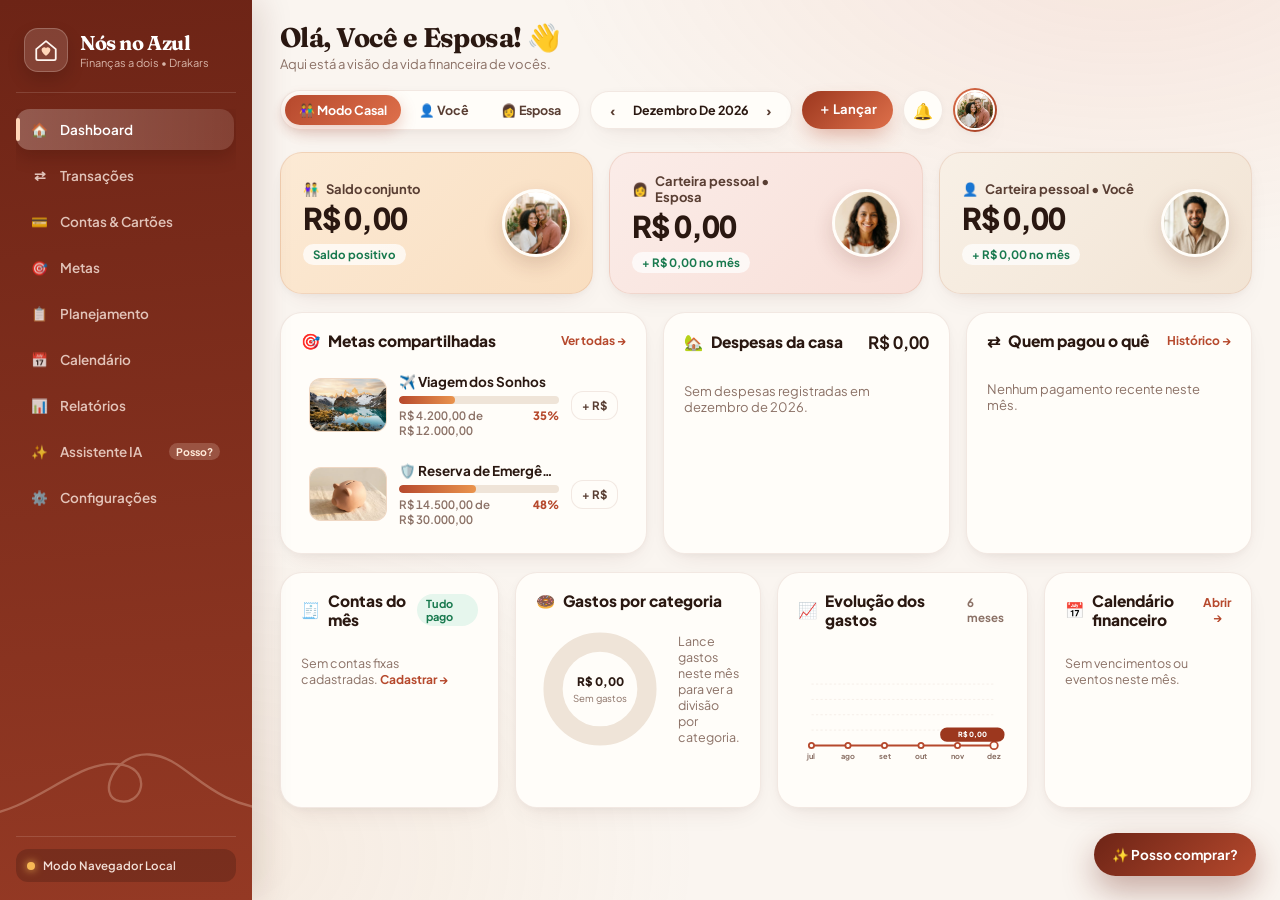
==== financeiro.html @ 2c59b665 "Add standalone Nos no Azul couple finance app with custom photos and AI advisor" ====
<!doctype html>
<html lang="pt-BR">
<head>
  <meta charset="utf-8" />
  <meta name="viewport" content="width=device-width,initial-scale=1,viewport-fit=cover" />
  <meta name="theme-color" content="#7B2C1B" />
  <title>Nós no Azul • Financeiro do Casal</title>
  <link rel="icon" type="image/svg+xml" href="./icon.svg" />
  <link rel="preconnect" href="https://fonts.googleapis.com" />
  <link rel="preconnect" href="https://fonts.gstatic.com" crossorigin />
  <link
    href="https://fonts.googleapis.com/css2?family=Fraunces:opsz,wght@9..144,600;9..144,700&family=Plus+Jakarta+Sans:wght@400;500;600;700;800&display=swap"
    rel="stylesheet"
  />
  <link rel="stylesheet" href="./financeiro.css" />
</head>
<body>
  <canvas id="confettiCanvas"></canvas>

  <div class="app-shell">
    <!-- Left Terracotta Sidebar -->
    <aside id="sidebar" class="sidebar">
      <div class="brand-box">
        <div class="brand-logo" aria-hidden="true">
          <svg width="26" height="26" viewBox="0 0 32 32" fill="none">
            <path
              d="M4 15L16 5L28 15V26.5C28 27.6 27.1 28.5 26 28.5H6C4.9 28.5 4 27.6 4 26.5V15Z"
              stroke="#FFF6F0"
              stroke-width="2.2"
              stroke-linejoin="round"
            />
            <path
              d="M16 23.2C16 23.2 10.6 19.6 10.6 15.8C10.6 13.9 12.1 12.5 13.9 12.5C14.9 12.5 15.6 13 16 13.7C16.4 13 17.1 12.5 18.1 12.5C19.9 12.5 21.4 13.9 21.4 15.8C21.4 19.6 16 23.2 16 23.2Z"
              fill="#FFD6B8"
            />
          </svg>
        </div>
        <div>
          <div id="brandTitle" class="brand-name">Nós no Azul</div>
          <div class="brand-sub">Finanças a dois • Drakars</div>
        </div>
      </div>

      <nav id="navList" class="nav-list">
        <button type="button" class="nav-btn active" data-tab="dashboard">
          <span class="nav-icon">🏠</span><span>Dashboard</span>
        </button>
        <button type="button" class="nav-btn" data-tab="transactions">
          <span class="nav-icon">⇄</span><span>Transações</span>
        </button>
        <button type="button" class="nav-btn" data-tab="accounts">
          <span class="nav-icon">💳</span><span>Contas &amp; Cartões</span>
        </button>
        <button type="button" class="nav-btn" data-tab="goals">
          <span class="nav-icon">🎯</span><span>Metas</span>
        </button>
        <button type="button" class="nav-btn" data-tab="planning">
          <span class="nav-icon">📋</span><span>Planejamento</span>
        </button>
        <button type="button" class="nav-btn" data-tab="calendar">
          <span class="nav-icon">📅</span><span>Calendário</span>
        </button>
        <button type="button" class="nav-btn" data-tab="reports">
          <span class="nav-icon">📊</span><span>Relatórios</span>
        </button>
        <button type="button" class="nav-btn" data-tab="assistant">
          <span class="nav-icon">✨</span><span>Assistente IA</span>
          <span class="nav-pill">Posso?</span>
        </button>
        <button type="button" class="nav-btn" data-tab="settings">
          <span class="nav-icon">⚙️</span><span>Configurações</span>
        </button>
      </nav>

      <!-- Decorative warm heart-wave line -->
      <svg class="sidebar-flourish" viewBox="0 0 260 110" fill="none" aria-hidden="true">
        <path
          d="M-10 82 C 45 78, 86 24, 128 34 C 154 40, 146 72, 124 68 C 102 64, 118 22, 152 24 C 188 26, 204 72, 270 76"
          stroke="#FFE1CC"
          stroke-width="2.2"
          stroke-linecap="round"
        />
      </svg>

      <div class="sidebar-footer">
        <div id="syncBadge" class="sync-badge">
          <span id="syncDot" class="sync-dot"></span>
          <span id="syncText">Conectando...</span>
        </div>
      </div>
    </aside>

    <!-- Main Content Area -->
    <main class="main-area">
      <header class="topbar">
        <div class="topbar-left">
          <button type="button" id="mobileMenuBtn" class="mobile-menu-btn" aria-label="Menu">☰</button>
          <div>
            <h1 id="greetingTitle" class="greeting-title">Olá! 👋</h1>
            <p class="greeting-sub">Aqui está a visão da vida financeira de vocês.</p>
          </div>
        </div>

        <div class="topbar-right">
          <div class="mode-switch" role="tablist" aria-label="Visão">
            <button type="button" class="mode-chip active" data-scope="casal">👫 Modo Casal</button>
            <button type="button" class="mode-chip" data-scope="eu" id="scopeHisBtn">👤 Ele</button>
            <button type="button" class="mode-chip" data-scope="esposa" id="scopeHerBtn">👩 Ela</button>
          </div>

          <div class="month-nav">
            <button type="button" id="prevMonthBtn" class="month-arrow" aria-label="Mês anterior">‹</button>
            <span id="monthLabel" class="month-text">Nov 2026</span>
            <button type="button" id="nextMonthBtn" class="month-arrow" aria-label="Próximo mês">›</button>
          </div>

          <button type="button" id="newTxTopBtn" class="btn-primary">＋ Lançar</button>

          <button type="button" id="notifBellBtn" class="icon-circle-btn" aria-label="Alertas">
            🔔
            <span id="notifCount" class="bell-badge hidden">0</span>
          </button>

          <button
            type="button"
            id="coupleAvatarBtn"
            class="couple-avatar-btn"
            title="Clique para editar nomes e fotos do casal"
          >
            <img id="coupleAvatarImg" src="./assets/finance/avatar-casal.jpg" alt="Casal" />
          </button>
        </div>
      </header>

      <section id="viewRoot"></section>
    </main>
  </div>

  <!-- Notification Popover -->
  <div id="notifPopover" class="notif-popover hidden"></div>

  <!-- Floating AI Advisor Orb -->
  <button type="button" id="advisorFab" class="advisor-fab">
    <span>✨ Posso comprar?</span>
  </button>

  <!-- Slide-over AI Advisor Drawer -->
  <aside id="advisorDrawer" class="advisor-drawer hidden" aria-label="Assistente Financeiro">
    <div
      style="padding:18px 20px;background:linear-gradient(135deg,#6D2416,#9E3B23);color:#FFF8F3;display:flex;align-items:center;justify-content:space-between"
    >
      <div>
        <div style="font-weight:800;font-size:16px">✨ Consultor Nós no Azul</div>
        <div style="font-size:12px;opacity:.82">Simule compras e pergunte se aperta o mês</div>
      </div>
      <button
        type="button"
        id="closeAdvisorBtn"
        style="width:32px;height:32px;border-radius:999px;background:rgba(255,255,255,.16);color:#FFF;font-weight:800"
      >
        ✕
      </button>
    </div>
    <div id="drawerBody" style="flex:1;overflow-y:auto;padding:16px;display:flex;flex-direction:column;gap:12px"></div>
  </aside>

  <!-- Modal & Toast Containers -->
  <div id="modalRoot"></div>
  <div id="toastWrap" class="toast-wrap"></div>

  <script src="./financeiro.js" defer></script>
</body>
</html>
---- financeiro.css ----
:root {
  --bg-cream: #FAF5F0;
  --bg-cream-2: #F4ECE3;
  --bg-card: #FFFDF9;
  --bg-card-soft: #FDF8F2;
  --sidebar-top: #6D2416;
  --sidebar-bot: #943924;
  --terracotta: #B6492D;
  --terracotta-strong: #9C371E;
  --coral-warm: #DE704B;
  --peach-tint: #FCEAD6;
  --rose-tint: #FBE9E7;
  --sand-tint: #F6EFE6;
  --ink: #2A1811;
  --ink-soft: #593E33;
  --muted: #8B7166;
  --border: rgba(138, 66, 44, 0.11);
  --shadow-card: 0 10px 28px -12px rgba(72, 28, 14, 0.12), 0 2px 8px rgba(72, 28, 14, 0.04);
  --shadow-hover: 0 18px 36px -14px rgba(109, 36, 22, 0.2), 0 4px 12px rgba(72, 28, 14, 0.06);
  --green: #18794E;
  --green-bg: #E6F6ED;
  --amber: #B76E11;
  --amber-bg: #FEF3DF;
  --red: #C6362C;
  --red-bg: #FDECEA;
  --radius-xl: 22px;
  --radius-lg: 16px;
  --radius-md: 12px;
  --spring: cubic-bezier(0.22, 1.15, 0.36, 1);
}

* {
  box-sizing: border-box;
  margin: 0;
  padding: 0;
}

html,
body {
  min-height: 100%;
  background: var(--bg-cream);
  color: var(--ink);
  font-family: 'Plus Jakarta Sans', -apple-system, BlinkMacSystemFont, 'Segoe UI', Roboto, sans-serif;
  -webkit-font-smoothing: antialiased;
  overflow-x: hidden;
}

body::before {
  content: '';
  position: fixed;
  inset: 0;
  pointer-events: none;
  z-index: 0;
  background:
    radial-gradient(900px 520px at 88% -8%, rgba(222, 112, 75, 0.12), transparent 65%),
    radial-gradient(720px 540px at 18% 95%, rgba(214, 158, 92, 0.1), transparent 65%);
}

button,
input,
select,
textarea {
  font-family: inherit;
  color: inherit;
}

button {
  cursor: pointer;
  border: none;
  background: transparent;
  transition: transform 180ms var(--spring), background-color 180ms ease, box-shadow 200ms ease, opacity 160ms ease;
}

button:active {
  transform: scale(0.97);
}

.num {
  font-variant-numeric: tabular-nums;
}

.serif-display {
  font-family: 'Fraunces', Georgia, serif;
}

/* App Shell */
.app-shell {
  position: relative;
  z-index: 1;
  display: grid;
  grid-template-columns: 252px minmax(0, 1fr);
  min-height: 100vh;
}

/* Terracotta Sidebar */
.sidebar {
  position: sticky;
  top: 0;
  height: 100vh;
  display: flex;
  flex-direction: column;
  padding: 24px 16px 18px;
  background: linear-gradient(175deg, var(--sidebar-top) 0%, var(--sidebar-bot) 100%);
  color: #FFF7F2;
  box-shadow: 8px 0 32px rgba(72, 24, 12, 0.14);
  overflow: hidden;
  z-index: 40;
}

.sidebar-flourish {
  position: absolute;
  left: -12px;
  right: -12px;
  bottom: 54px;
  pointer-events: none;
  opacity: 0.28;
}

.brand-box {
  display: flex;
  align-items: center;
  gap: 12px;
  padding: 4px 8px 20px;
  border-bottom: 1px solid rgba(255, 240, 232, 0.14);
  margin-bottom: 16px;
}

.brand-logo {
  width: 44px;
  height: 44px;
  border-radius: 14px;
  background: rgba(255, 245, 238, 0.14);
  border: 1px solid rgba(255, 245, 238, 0.22);
  display: grid;
  place-items: center;
  flex-shrink: 0;
  box-shadow: 0 8px 18px rgba(0, 0, 0, 0.14);
}

.brand-name {
  font-family: 'Fraunces', Georgia, serif;
  font-size: 20px;
  font-weight: 700;
  letter-spacing: -0.02em;
  color: #FFFFFF;
  line-height: 1.1;
}

.brand-sub {
  font-size: 11px;
  color: rgba(255, 235, 224, 0.72);
  margin-top: 2px;
}

.nav-list {
  display: flex;
  flex-direction: column;
  gap: 5px;
  flex: 1;
  overflow-y: auto;
  padding-right: 2px;
}

.nav-btn {
  position: relative;
  display: flex;
  align-items: center;
  gap: 11px;
  width: 100%;
  padding: 11px 14px;
  border-radius: 14px;
  font-size: 13.5px;
  font-weight: 600;
  color: rgba(255, 238, 229, 0.78);
  text-align: left;
  transition: all 220ms var(--spring);
}

.nav-btn:hover {
  color: #FFFFFF;
  background: rgba(255, 255, 255, 0.1);
  transform: translateX(3px);
}

.nav-btn.active {
  color: #FFFFFF;
  background: linear-gradient(90deg, rgba(255, 255, 255, 0.24), rgba(255, 255, 255, 0.12));
  box-shadow: 0 6px 18px rgba(40, 10, 4, 0.22);
}

.nav-btn.active::before {
  content: '';
  position: absolute;
  left: 0;
  top: 9px;
  bottom: 9px;
  width: 4px;
  border-radius: 4px;
  background: #FFD6B8;
}

.nav-icon {
  width: 19px;
  height: 19px;
  display: grid;
  place-items: center;
  flex-shrink: 0;
}

.nav-pill {
  margin-left: auto;
  font-size: 10.5px;
  font-weight: 700;
  padding: 2px 7px;
  border-radius: 999px;
  background: rgba(255, 230, 214, 0.2);
  color: #FFEAD9;
}

.sidebar-footer {
  position: relative;
  z-index: 2;
  margin-top: 12px;
  padding-top: 12px;
  border-top: 1px solid rgba(255, 240, 232, 0.14);
  display: flex;
  flex-direction: column;
  gap: 8px;
}

.sync-badge {
  display: flex;
  align-items: center;
  gap: 8px;
  padding: 9px 11px;
  border-radius: 12px;
  background: rgba(0, 0, 0, 0.18);
  font-size: 11.5px;
  font-weight: 600;
  color: rgba(255, 243, 236, 0.9);
}

.sync-dot {
  width: 8px;
  height: 8px;
  border-radius: 999px;
  background: #5EE393;
  box-shadow: 0 0 8px #5EE393;
  flex-shrink: 0;
}

.sync-dot.cloud {
  background: #7CC7FF;
  box-shadow: 0 0 8px #7CC7FF;
}

.sync-dot.offline {
  background: #F7B955;
  box-shadow: 0 0 8px #F7B955;
}

/* Main Workspace */
.main-area {
  display: flex;
  flex-direction: column;
  padding: 22px 28px 80px;
  max-width: 1440px;
  width: 100%;
  margin: 0 auto;
  gap: 20px;
}

/* Top Header */
.topbar {
  display: flex;
  align-items: center;
  justify-content: space-between;
  gap: 16px;
  flex-wrap: wrap;
}

.topbar-left {
  display: flex;
  align-items: center;
  gap: 12px;
}

.mobile-menu-btn {
  display: none;
  width: 40px;
  height: 40px;
  border-radius: 12px;
  background: var(--bg-card);
  border: 1px solid var(--border);
  box-shadow: var(--shadow-card);
  font-size: 18px;
}

.greeting-title {
  font-family: 'Fraunces', Georgia, serif;
  font-size: 27px;
  font-weight: 700;
  letter-spacing: -0.02em;
  color: var(--ink);
  line-height: 1.15;
}

.greeting-sub {
  font-size: 13px;
  color: var(--muted);
  margin-top: 3px;
}

.topbar-right {
  display: flex;
  align-items: center;
  gap: 10px;
  flex-wrap: wrap;
}

/* Animated 3-way Mode Switcher */
.mode-switch {
  display: inline-flex;
  align-items: center;
  gap: 4px;
  padding: 4px;
  background: var(--bg-card);
  border: 1px solid var(--border);
  border-radius: 999px;
  box-shadow: var(--shadow-card);
}

.mode-chip {
  display: inline-flex;
  align-items: center;
  gap: 6px;
  padding: 7px 14px;
  border-radius: 999px;
  font-size: 12.5px;
  font-weight: 700;
  color: var(--ink-soft);
}

.mode-chip.active {
  background: linear-gradient(135deg, var(--terracotta), var(--coral-warm));
  color: #FFFFFF;
  box-shadow: 0 6px 16px rgba(182, 73, 45, 0.28);
}

.month-nav {
  display: inline-flex;
  align-items: center;
  gap: 6px;
  padding: 4px 8px;
  background: var(--bg-card);
  border: 1px solid var(--border);
  border-radius: 999px;
  box-shadow: var(--shadow-card);
}

.month-arrow {
  width: 28px;
  height: 28px;
  border-radius: 999px;
  display: grid;
  place-items: center;
  color: var(--ink-soft);
  font-weight: 800;
}

.month-arrow:hover {
  background: var(--peach-tint);
  color: var(--terracotta-strong);
}

.month-text {
  font-size: 12.5px;
  font-weight: 700;
  min-width: 96px;
  text-align: center;
  text-transform: capitalize;
}

.btn-primary {
  display: inline-flex;
  align-items: center;
  gap: 7px;
  padding: 10px 16px;
  border-radius: 999px;
  background: linear-gradient(135deg, var(--terracotta-strong), var(--coral-warm));
  color: #FFFFFF;
  font-size: 13px;
  font-weight: 700;
  box-shadow: 0 10px 22px -6px rgba(182, 73, 45, 0.45);
}

.btn-primary:hover {
  transform: translateY(-2px);
  box-shadow: 0 14px 26px -6px rgba(182, 73, 45, 0.55);
}

.btn-secondary {
  display: inline-flex;
  align-items: center;
  gap: 6px;
  padding: 9px 14px;
  border-radius: 12px;
  background: var(--bg-card);
  border: 1px solid var(--border);
  color: var(--ink-soft);
  font-size: 12.5px;
  font-weight: 700;
}

.btn-secondary:hover {
  background: var(--peach-tint);
  color: var(--terracotta-strong);
}

.icon-circle-btn {
  position: relative;
  width: 40px;
  height: 40px;
  border-radius: 999px;
  background: var(--bg-card);
  border: 1px solid var(--border);
  box-shadow: var(--shadow-card);
  display: grid;
  place-items: center;
  font-size: 16px;
}

.bell-badge {
  position: absolute;
  top: -2px;
  right: -2px;
  min-width: 17px;
  height: 17px;
  padding: 0 4px;
  border-radius: 999px;
  background: var(--red);
  color: #FFFFFF;
  font-size: 10px;
  font-weight: 800;
  display: grid;
  place-items: center;
  border: 2px solid var(--bg-cream);
}

.couple-avatar-btn {
  position: relative;
  width: 44px;
  height: 44px;
  border-radius: 999px;
  padding: 2px;
  background: linear-gradient(135deg, var(--coral-warm), var(--terracotta-strong));
  box-shadow: var(--shadow-card);
}

.couple-avatar-btn img {
  width: 100%;
  height: 100%;
  border-radius: 999px;
  object-fit: cover;
  display: block;
  border: 2px solid #FFFDF9;
}

/* Bento Cards & Staggered Animations */
.view-enter {
  animation: viewIn 320ms var(--spring) both;
}

.card {
  background: var(--bg-card);
  border: 1px solid var(--border);
  border-radius: var(--radius-xl);
  padding: 18px 20px;
  box-shadow: var(--shadow-card);
  transition: transform 240ms var(--spring), box-shadow 240ms ease, border-color 200ms ease;
}

.card:hover {
  transform: translateY(-2px);
  box-shadow: var(--shadow-hover);
}

.anim-card {
  animation: cardEnter 460ms var(--spring) both;
}

.delay-1 { animation-delay: 40ms; }
.delay-2 { animation-delay: 90ms; }
.delay-3 { animation-delay: 140ms; }
.delay-4 { animation-delay: 190ms; }
.delay-5 { animation-delay: 240ms; }
.delay-6 { animation-delay: 290ms; }
.delay-7 { animation-delay: 340ms; }
.delay-8 { animation-delay: 390ms; }

@keyframes cardEnter {
  from {
    opacity: 0;
    transform: translateY(16px) scale(0.985);
  }
  to {
    opacity: 1;
    transform: translateY(0) scale(1);
  }
}

@keyframes viewIn {
  from {
    opacity: 0;
    transform: translateY(8px);
  }
  to {
    opacity: 1;
    transform: translateY(0);
  }
}

/* Dashboard Bento Grid */
.hero-wallets-grid {
  display: grid;
  grid-template-columns: repeat(3, minmax(0, 1fr));
  gap: 16px;
}

.wallet-card {
  position: relative;
  display: flex;
  align-items: center;
  justify-content: space-between;
  gap: 14px;
  border-radius: var(--radius-xl);
  padding: 20px 22px;
  border: 1px solid rgba(176, 86, 48, 0.14);
  box-shadow: var(--shadow-card);
  overflow: hidden;
  transition: transform 240ms var(--spring), box-shadow 240ms ease;
}

.wallet-card:hover {
  transform: translateY(-3px);
  box-shadow: var(--shadow-hover);
}

.wallet-joint {
  background: linear-gradient(135deg, #FCEAD5 0%, #F9DEC0 100%);
}

.wallet-her {
  background: linear-gradient(135deg, #FBECE8 0%, #F8DFD8 100%);
}

.wallet-his {
  background: linear-gradient(135deg, #F8F0E6 0%, #F2E4D4 100%);
}

.wallet-label {
  display: flex;
  align-items: center;
  gap: 7px;
  font-size: 13px;
  font-weight: 700;
  color: var(--ink-soft);
}

.wallet-amount {
  font-size: 30px;
  font-weight: 800;
  letter-spacing: -0.03em;
  color: var(--ink);
  margin: 6px 0 7px;
  line-height: 1.05;
}

.wallet-badge {
  display: inline-flex;
  align-items: center;
  gap: 5px;
  padding: 3px 10px;
  border-radius: 999px;
  font-size: 11.5px;
  font-weight: 700;
  background: rgba(255, 255, 255, 0.72);
  color: var(--green);
}

.wallet-badge.neg {
  color: var(--red);
}

.avatar-editable {
  position: relative;
  width: 68px;
  height: 68px;
  border-radius: 999px;
  flex-shrink: 0;
  overflow: hidden;
  border: 3px solid #FFFDF9;
  box-shadow: 0 8px 20px rgba(90, 32, 16, 0.16);
  cursor: pointer;
}

.avatar-editable img {
  width: 100%;
  height: 100%;
  object-fit: cover;
  display: block;
  transition: transform 260ms var(--spring);
}

.avatar-editable:hover img {
  transform: scale(1.08);
}

.avatar-overlay {
  position: absolute;
  inset: 0;
  background: rgba(42, 24, 17, 0.56);
  color: #FFFFFF;
  display: grid;
  place-items: center;
  font-size: 11px;
  font-weight: 700;
  opacity: 0;
  transition: opacity 180ms ease;
  text-align: center;
  padding: 4px;
}

.avatar-editable:hover .avatar-overlay {
  opacity: 1;
}

.middle-grid {
  display: grid;
  grid-template-columns: 1.25fr 1fr 1fr;
  gap: 16px;
}

.bottom-grid {
  display: grid;
  grid-template-columns: 1fr 1fr 1.15fr 0.95fr;
  gap: 16px;
}

.card-head {
  display: flex;
  align-items: center;
  justify-content: space-between;
  gap: 10px;
  margin-bottom: 14px;
}

.card-title {
  display: flex;
  align-items: center;
  gap: 8px;
  font-size: 15.5px;
  font-weight: 800;
  color: var(--ink);
}

.link-btn {
  font-size: 12px;
  font-weight: 700;
  color: var(--terracotta);
}

.link-btn:hover {
  text-decoration: underline;
}

/* Shared Goals Row */
.goal-row {
  display: flex;
  align-items: center;
  gap: 12px;
  padding: 8px;
  border-radius: 14px;
  transition: background 180ms ease;
}

.goal-row:hover {
  background: var(--bg-card-soft);
}

.goal-thumb-wrap {
  position: relative;
  width: 78px;
  height: 54px;
  border-radius: 12px;
  overflow: hidden;
  flex-shrink: 0;
  background: var(--peach-tint);
  border: 1px solid var(--border);
  cursor: pointer;
}

.goal-thumb-wrap img {
  width: 100%;
  height: 100%;
  object-fit: cover;
  display: block;
  transition: transform 280ms var(--spring);
}

.goal-row:hover .goal-thumb-wrap img {
  transform: scale(1.07);
}

.goal-info {
  flex: 1;
  min-width: 0;
}

.goal-name {
  font-size: 13.5px;
  font-weight: 700;
  color: var(--ink);
  white-space: nowrap;
  overflow: hidden;
  text-overflow: ellipsis;
}

.goal-bar-track {
  position: relative;
  height: 8px;
  background: #EFE4D8;
  border-radius: 999px;
  overflow: hidden;
  margin: 6px 0 4px;
}

.goal-bar-fill {
  position: relative;
  height: 100%;
  border-radius: 999px;
  background: linear-gradient(90deg, var(--terracotta), #EA944D);
  transition: width 700ms var(--spring);
  overflow: hidden;
}

.goal-bar-fill::after {
  content: '';
  position: absolute;
  inset: 0;
  background: linear-gradient(90deg, transparent, rgba(255, 255, 255, 0.42), transparent);
  transform: translateX(-100%);
  animation: barShimmer 2.6s infinite;
}

@keyframes barShimmer {
  0% { transform: translateX(-100%); }
  60%, 100% { transform: translateX(120%); }
}

.goal-sub {
  display: flex;
  justify-content: space-between;
  font-size: 11.5px;
  color: var(--muted);
  font-weight: 600;
}

.goal-pct {
  color: var(--terracotta);
  font-weight: 800;
}

/* Expense Breakdown & Who Paid What */
.kv-list {
  display: flex;
  flex-direction: column;
  gap: 10px;
}

.kv-row {
  display: flex;
  align-items: center;
  justify-content: space-between;
  gap: 10px;
  font-size: 13px;
  padding: 5px 0;
  border-bottom: 1px dashed rgba(138, 66, 44, 0.12);
}

.kv-row:last-child {
  border-bottom: none;
}

.feed-item {
  display: flex;
  align-items: center;
  gap: 11px;
  padding: 8px;
  border-radius: 14px;
  transition: background 180ms ease;
}

.feed-item:hover {
  background: var(--bg-card-soft);
}

.feed-avatar {
  width: 38px;
  height: 38px;
  border-radius: 999px;
  object-fit: cover;
  border: 2px solid var(--peach-tint);
  flex-shrink: 0;
}

.feed-text {
  flex: 1;
  min-width: 0;
  font-size: 12.5px;
  line-height: 1.3;
}

.feed-text strong {
  color: var(--ink);
}

.feed-amt {
  font-size: 13px;
  font-weight: 800;
  color: var(--ink);
  white-space: nowrap;
}

/* Contas Checklist */
.bill-row {
  display: flex;
  align-items: center;
  gap: 10px;
  padding: 8px 8px;
  border-radius: 12px;
  transition: background 180ms ease;
}

.bill-row:hover {
  background: var(--bg-card-soft);
}

.chk-box {
  width: 20px;
  height: 20px;
  border-radius: 7px;
  border: 2px solid #D5B8A8;
  display: grid;
  place-items: center;
  font-size: 11px;
  font-weight: 900;
  color: #FFFFFF;
  flex-shrink: 0;
  transition: all 200ms var(--spring);
}

.chk-box.done {
  background: var(--terracotta);
  border-color: var(--terracotta);
  transform: scale(1.06);
}

.pill-count {
  padding: 3px 9px;
  border-radius: 999px;
  background: var(--rose-tint);
  color: var(--terracotta-strong);
  font-size: 11px;
  font-weight: 700;
}

.pill-count.ok {
  background: var(--green-bg);
  color: var(--green);
}

/* Donut & Spline SVG Charts */
.donut-wrap {
  display: flex;
  align-items: center;
  gap: 14px;
}

.donut-svg {
  width: 128px;
  height: 128px;
  flex-shrink: 0;
  overflow: visible;
}

.donut-seg {
  transition: stroke-width 200ms var(--spring), opacity 200ms ease, transform 200ms var(--spring);
  cursor: pointer;
}

.donut-seg:hover {
  stroke-width: 24;
}

.donut-legend {
  flex: 1;
  display: flex;
  flex-direction: column;
  gap: 6px;
  min-width: 0;
}

.legend-item {
  display: flex;
  align-items: center;
  gap: 7px;
  font-size: 12px;
}

.legend-dot {
  width: 9px;
  height: 9px;
  border-radius: 999px;
  flex-shrink: 0;
}

.spline-svg {
  width: 100%;
  height: 142px;
  overflow: visible;
}

.spline-line {
  stroke-dasharray: 600;
  stroke-dashoffset: 600;
  animation: lineDraw 950ms ease-out forwards;
}

@keyframes lineDraw {
  to { stroke-dashoffset: 0; }
}

.dot-ping {
  animation: dotPing 2s infinite;
}

@keyframes dotPing {
  0%, 100% { r: 5; opacity: 0.9; }
  50% { r: 8; opacity: 0.35; }
}

/* Calendar Mini List & Grid */
.cal-mini-row {
  display: flex;
  align-items: center;
  gap: 10px;
  padding: 6px 8px;
  border-radius: 12px;
  font-size: 12.5px;
}

.cal-day-pill {
  width: 28px;
  height: 28px;
  border-radius: 9px;
  background: var(--peach-tint);
  color: var(--terracotta-strong);
  font-weight: 800;
  font-size: 12px;
  display: grid;
  place-items: center;
  flex-shrink: 0;
}

.cal-grid-7 {
  display: grid;
  grid-template-columns: repeat(7, minmax(0, 1fr));
  gap: 8px;
}

.cal-cell {
  min-height: 96px;
  padding: 8px;
  border-radius: 14px;
  background: var(--bg-card);
  border: 1px solid var(--border);
  display: flex;
  flex-direction: column;
  gap: 4px;
}

.cal-cell.today {
  border-color: var(--terracotta);
  background: #FFF7F1;
  box-shadow: 0 0 0 2px rgba(182, 73, 45, 0.14);
}

.cal-tag {
  font-size: 10.5px;
  font-weight: 700;
  padding: 2px 6px;
  border-radius: 6px;
  white-space: nowrap;
  overflow: hidden;
  text-overflow: ellipsis;
}

.cal-tag.income { background: var(--green-bg); color: var(--green); }
.cal-tag.bill { background: var(--rose-tint); color: var(--terracotta-strong); }
.cal-tag.event { background: #E9F0FE; color: #2D53A8; }

/* Full-Page Views Helpers */
.grid-2 {
  display: grid;
  grid-template-columns: repeat(2, minmax(0, 1fr));
  gap: 16px;
}

.grid-3 {
  display: grid;
  grid-template-columns: repeat(3, minmax(0, 1fr));
  gap: 16px;
}

.goal-big-card {
  padding: 0;
  overflow: hidden;
  display: flex;
  flex-direction: column;
}

.goal-hero-img {
  position: relative;
  height: 168px;
  background: var(--peach-tint);
  overflow: hidden;
}

.goal-hero-img img {
  width: 100%;
  height: 100%;
  object-fit: cover;
  transition: transform 350ms var(--spring);
}

.goal-big-card:hover .goal-hero-img img {
  transform: scale(1.05);
}

.goal-photo-chip {
  position: absolute;
  right: 12px;
  bottom: 12px;
  padding: 6px 11px;
  border-radius: 999px;
  background: rgba(34, 17, 11, 0.72);
  backdrop-filter: blur(8px);
  color: #FFFFFF;
  font-size: 11.5px;
  font-weight: 700;
}

/* Credit Card & Bank Visual */
.credit-card-visual {
  border-radius: 20px;
  padding: 20px;
  color: #FFFFFF;
  position: relative;
  overflow: hidden;
  box-shadow: 0 14px 28px -10px rgba(32, 16, 12, 0.35);
}

.bank-pill-logo {
  width: 40px;
  height: 40px;
  border-radius: 13px;
  display: grid;
  place-items: center;
  font-weight: 800;
  font-size: 12px;
  flex-shrink: 0;
}

/* Form Inputs & Tables */
.field-label {
  display: block;
  font-size: 11.5px;
  font-weight: 700;
  color: var(--ink-soft);
  margin-bottom: 5px;
}

.input {
  width: 100%;
  padding: 10px 12px;
  border-radius: 12px;
  border: 1px solid rgba(138, 66, 44, 0.2);
  background: #FFFFFF;
  font-size: 13.5px;
  color: var(--ink);
  outline: none;
  transition: border-color 180ms ease, box-shadow 180ms ease;
}

.input:focus {
  border-color: var(--terracotta);
  box-shadow: 0 0 0 3px rgba(182, 73, 45, 0.14);
}

.table-wrap {
  overflow-x: auto;
}

table.fin-table {
  width: 100%;
  border-collapse: collapse;
  font-size: 13px;
}

table.fin-table th {
  text-align: left;
  padding: 10px 10px;
  font-size: 11.5px;
  color: var(--muted);
  font-weight: 700;
  border-bottom: 1px solid var(--border);
}

table.fin-table td {
  padding: 11px 10px;
  border-bottom: 1px solid rgba(138, 66, 44, 0.06);
}

/* Advisor Verdict & Floating Assistant */
.advisor-fab {
  position: fixed;
  right: 24px;
  bottom: 24px;
  z-index: 60;
  display: inline-flex;
  align-items: center;
  gap: 10px;
  padding: 13px 18px;
  border-radius: 999px;
  background: linear-gradient(135deg, var(--sidebar-top), var(--terracotta));
  color: #FFFFFF;
  font-size: 13.5px;
  font-weight: 700;
  box-shadow: 0 14px 32px rgba(109, 36, 22, 0.36);
  animation: pulseOrb 3.2s infinite;
}

@keyframes pulseOrb {
  0%, 100% { box-shadow: 0 14px 32px rgba(109, 36, 22, 0.36), 0 0 0 0 rgba(182, 73, 45, 0.35); }
  50% { box-shadow: 0 16px 36px rgba(109, 36, 22, 0.44), 0 0 0 10px rgba(182, 73, 45, 0); }
}

.advisor-drawer {
  position: fixed;
  top: 16px;
  right: 16px;
  bottom: 16px;
  width: min(440px, calc(100vw - 32px));
  background: var(--bg-card);
  border: 1px solid var(--border);
  border-radius: 24px;
  box-shadow: 0 28px 64px rgba(42, 24, 17, 0.28);
  z-index: 80;
  display: flex;
  flex-direction: column;
  overflow: hidden;
  animation: drawerIn 280ms var(--spring) both;
}

@keyframes drawerIn {
  from { opacity: 0; transform: translateX(32px) scale(0.98); }
  to { opacity: 1; transform: translateX(0) scale(1); }
}

.verdict-box {
  border-radius: 16px;
  padding: 14px 16px;
  border: 1px solid transparent;
  animation: msgIn 280ms var(--spring) both;
}

.verdict-green { background: var(--green-bg); border-color: rgba(24, 121, 78, 0.22); color: #125839; }
.verdict-amber { background: var(--amber-bg); border-color: rgba(183, 110, 17, 0.25); color: #7C4908; }
.verdict-red { background: var(--red-bg); border-color: rgba(198, 54, 44, 0.25); color: #8B221B; }

@keyframes msgIn {
  from { opacity: 0; transform: translateY(10px); }
  to { opacity: 1; transform: translateY(0); }
}

.chat-bubble {
  padding: 11px 14px;
  border-radius: 16px;
  font-size: 13px;
  line-height: 1.48;
  max-width: 90%;
  animation: msgIn 240ms var(--spring) both;
}

.chat-bubble.user {
  align-self: flex-end;
  background: linear-gradient(135deg, var(--terracotta), var(--coral-warm));
  color: #FFFFFF;
  border-bottom-right-radius: 4px;
}

.chat-bubble.bot {
  align-self: flex-start;
  background: var(--bg-cream);
  border: 1px solid var(--border);
  color: var(--ink);
  border-bottom-left-radius: 4px;
}

/* Modal & Toast & Confetti */
.modal-backdrop {
  position: fixed;
  inset: 0;
  background: rgba(36, 18, 12, 0.45);
  backdrop-filter: blur(5px);
  z-index: 90;
  display: grid;
  place-items: center;
  padding: 16px;
}

.modal-card {
  width: min(520px, 100%);
  max-height: 90vh;
  overflow-y: auto;
  background: var(--bg-card);
  border-radius: 24px;
  padding: 22px 24px;
  box-shadow: 0 28px 64px rgba(32, 14, 8, 0.28);
  animation: cardEnter 260ms var(--spring) both;
}

.toast-wrap {
  position: fixed;
  left: 50%;
  bottom: 24px;
  transform: translateX(-50%);
  z-index: 120;
  display: flex;
  flex-direction: column;
  gap: 8px;
  pointer-events: none;
}

.toast {
  padding: 10px 18px;
  border-radius: 999px;
  background: var(--ink);
  color: #FFF7F2;
  font-size: 13px;
  font-weight: 700;
  box-shadow: 0 12px 28px rgba(0, 0, 0, 0.24);
  animation: msgIn 240ms var(--spring) both;
}

#confettiCanvas {
  position: fixed;
  inset: 0;
  pointer-events: none;
  z-index: 150;
}

.notif-popover {
  position: fixed;
  top: 76px;
  right: 28px;
  width: min(350px, calc(100vw - 32px));
  background: var(--bg-card);
  border: 1px solid var(--border);
  border-radius: 20px;
  padding: 16px;
  box-shadow: 0 22px 50px rgba(42, 24, 17, 0.22);
  z-index: 75;
  animation: msgIn 220ms var(--spring) both;
}

.hidden {
  display: none !important;
}

/* Responsive */
@media (max-width: 1220px) {
  .middle-grid { grid-template-columns: 1fr 1fr; }
  .bottom-grid { grid-template-columns: 1fr 1fr; }
}

@media (max-width: 980px) {
  .app-shell { grid-template-columns: 1fr; }
  .sidebar {
    position: fixed;
    left: 0;
    top: 0;
    width: 260px;
    transform: translateX(-105%);
    transition: transform 260ms var(--spring);
  }
  .sidebar.open { transform: translateX(0); }
  .mobile-menu-btn { display: grid; place-items: center; }
  .hero-wallets-grid, .middle-grid, .bottom-grid, .grid-2, .grid-3 { grid-template-columns: 1fr; }
  .main-area { padding: 16px 14px 86px; }
}
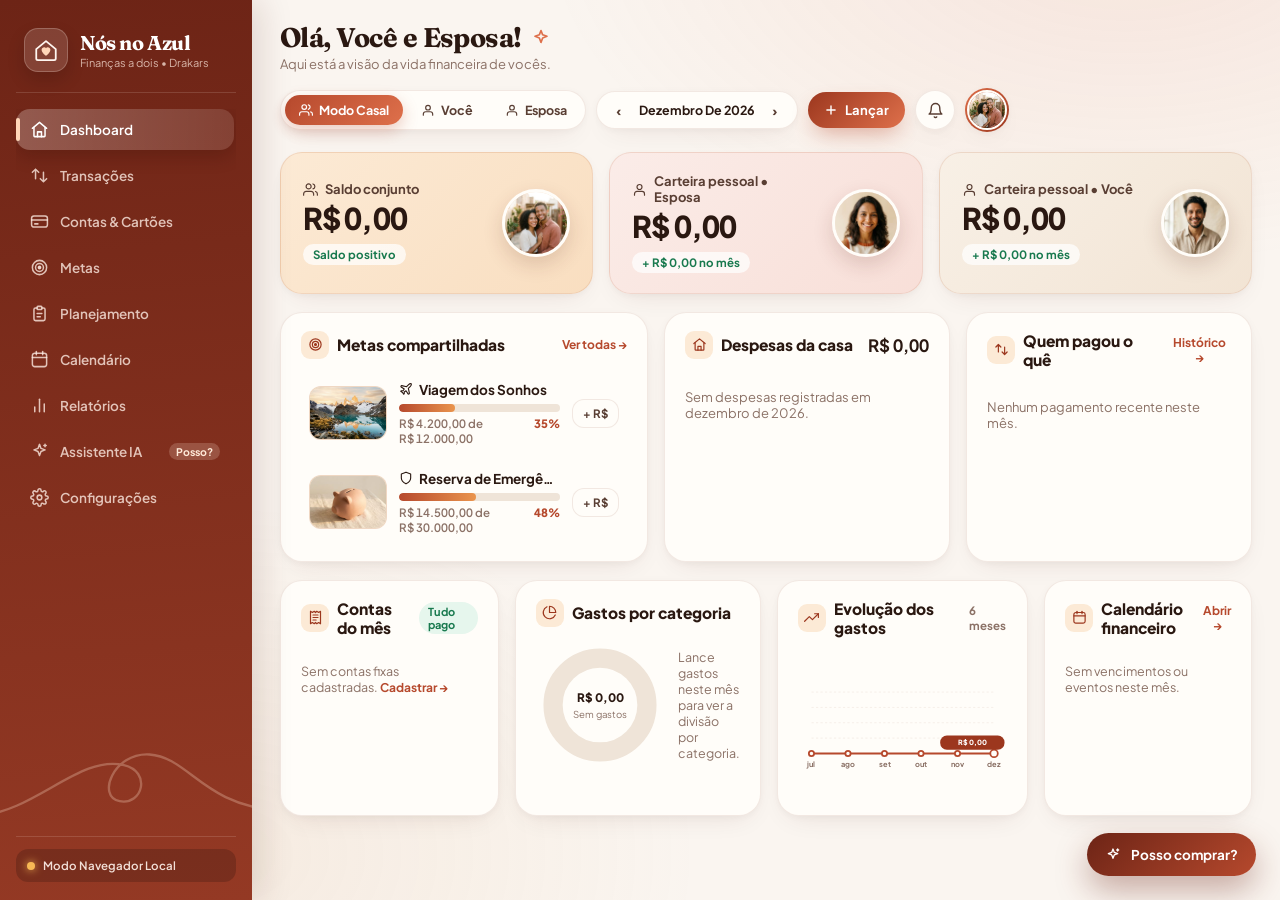
==== commit 2cc6514b: "Replace all emojis in Nos no Azul with custom editorial SVG icons" ====
--- a/financeiro.html
+++ b/financeiro.html
@@ -43,32 +43,32 @@
 
       <nav id="navList" class="nav-list">
         <button type="button" class="nav-btn active" data-tab="dashboard">
-          <span class="nav-icon">🏠</span><span>Dashboard</span>
+          <span class="nav-icon svg-ico"><svg viewBox="0 0 24 24" fill="none" stroke="currentColor" stroke-width="1.9" stroke-linecap="round" stroke-linejoin="round"><path d="M3 10.5L12 3l9 7.5"/><path d="M5 9.5V20a1 1 0 0 0 1 1h12a1 1 0 0 0 1-1V9.5"/><path d="M9.5 21v-6h5v6"/></svg></span><span>Dashboard</span>
         </button>
         <button type="button" class="nav-btn" data-tab="transactions">
-          <span class="nav-icon">⇄</span><span>Transações</span>
+          <span class="nav-icon svg-ico"><svg viewBox="0 0 24 24" fill="none" stroke="currentColor" stroke-width="1.9" stroke-linecap="round" stroke-linejoin="round"><path d="M7 16V4m0 0L3 8m4-4l4 4"/><path d="M17 8v12m0 0l4-4m-4 4l-4-4"/></svg></span><span>Transações</span>
         </button>
         <button type="button" class="nav-btn" data-tab="accounts">
-          <span class="nav-icon">💳</span><span>Contas &amp; Cartões</span>
+          <span class="nav-icon svg-ico"><svg viewBox="0 0 24 24" fill="none" stroke="currentColor" stroke-width="1.9" stroke-linecap="round" stroke-linejoin="round"><rect x="2" y="5" width="20" height="14" rx="3"/><line x1="2" y1="10" x2="22" y2="10"/><line x1="6" y1="15" x2="10" y2="15"/></svg></span><span>Contas &amp; Cartões</span>
         </button>
         <button type="button" class="nav-btn" data-tab="goals">
-          <span class="nav-icon">🎯</span><span>Metas</span>
+          <span class="nav-icon svg-ico"><svg viewBox="0 0 24 24" fill="none" stroke="currentColor" stroke-width="1.9" stroke-linecap="round" stroke-linejoin="round"><circle cx="12" cy="12" r="9"/><circle cx="12" cy="12" r="5"/><circle cx="12" cy="12" r="1.5" fill="currentColor"/></svg></span><span>Metas</span>
         </button>
         <button type="button" class="nav-btn" data-tab="planning">
-          <span class="nav-icon">📋</span><span>Planejamento</span>
+          <span class="nav-icon svg-ico"><svg viewBox="0 0 24 24" fill="none" stroke="currentColor" stroke-width="1.9" stroke-linecap="round" stroke-linejoin="round"><path d="M9 5H7a2 2 0 0 0-2 2v12a2 2 0 0 0 2 2h10a2 2 0 0 0 2-2V7a2 2 0 0 0-2-2h-2"/><rect x="9" y="3" width="6" height="4" rx="1"/><path d="M9 12h6M9 16h4"/></svg></span><span>Planejamento</span>
         </button>
         <button type="button" class="nav-btn" data-tab="calendar">
-          <span class="nav-icon">📅</span><span>Calendário</span>
+          <span class="nav-icon svg-ico"><svg viewBox="0 0 24 24" fill="none" stroke="currentColor" stroke-width="1.9" stroke-linecap="round" stroke-linejoin="round"><rect x="3" y="4" width="18" height="17" rx="3"/><line x1="8" y1="2" x2="8" y2="6"/><line x1="16" y1="2" x2="16" y2="6"/><line x1="3" y1="9.5" x2="21" y2="9.5"/></svg></span><span>Calendário</span>
         </button>
         <button type="button" class="nav-btn" data-tab="reports">
-          <span class="nav-icon">📊</span><span>Relatórios</span>
+          <span class="nav-icon svg-ico"><svg viewBox="0 0 24 24" fill="none" stroke="currentColor" stroke-width="1.9" stroke-linecap="round" stroke-linejoin="round"><line x1="18" y1="20" x2="18" y2="10"/><line x1="12" y1="20" x2="12" y2="4"/><line x1="6" y1="20" x2="6" y2="14"/></svg></span><span>Relatórios</span>
         </button>
         <button type="button" class="nav-btn" data-tab="assistant">
-          <span class="nav-icon">✨</span><span>Assistente IA</span>
+          <span class="nav-icon svg-ico"><svg viewBox="0 0 24 24" fill="none" stroke="currentColor" stroke-width="1.9" stroke-linecap="round" stroke-linejoin="round"><path d="M12 3l1.9 5.1L19 10l-5.1 1.9L12 17l-1.9-5.1L5 10l5.1-1.9Z"/><path d="M19 3v3M20.5 4.5h-3"/></svg></span><span>Assistente IA</span>
           <span class="nav-pill">Posso?</span>
         </button>
         <button type="button" class="nav-btn" data-tab="settings">
-          <span class="nav-icon">⚙️</span><span>Configurações</span>
+          <span class="nav-icon svg-ico"><svg viewBox="0 0 24 24" fill="none" stroke="currentColor" stroke-width="1.9" stroke-linecap="round" stroke-linejoin="round"><circle cx="12" cy="12" r="3"/><path d="M19.4 15a1.65 1.65 0 0 0 .33 1.82l.06.06a2 2 0 1 1-2.83 2.83l-.06-.06a1.65 1.65 0 0 0-1.82-.33 1.65 1.65 0 0 0-1 1.51V21a2 2 0 0 1-4 0v-.09A1.65 1.65 0 0 0 9 19.4a1.65 1.65 0 0 0-1.82.33l-.06.06a2 2 0 1 1-2.83-2.83l.06-.06a1.65 1.65 0 0 0 .33-1.82 1.65 1.65 0 0 0-1.51-1H3a2 2 0 0 1 0-4h.09A1.65 1.65 0 0 0 4.6 9a1.65 1.65 0 0 0-.33-1.82l-.06-.06a2 2 0 1 1 2.83-2.83l.06.06a1.65 1.65 0 0 0 1.82.33H9a1.65 1.65 0 0 0 1-1.51V3a2 2 0 0 1 4 0v.09a1.65 1.65 0 0 0 1 1.51 1.65 1.65 0 0 0 1.82-.33l.06-.06a2 2 0 1 1 2.83 2.83l-.06.06a1.65 1.65 0 0 0-.33 1.82V9a1.65 1.65 0 0 0 1.51 1H21a2 2 0 0 1 0 4h-.09a1.65 1.65 0 0 0-1.51 1Z"/></svg></span><span>Configurações</span>
         </button>
       </nav>
 
@@ -94,18 +94,34 @@
     <main class="main-area">
       <header class="topbar">
         <div class="topbar-left">
-          <button type="button" id="mobileMenuBtn" class="mobile-menu-btn" aria-label="Menu">☰</button>
+          <button type="button" id="mobileMenuBtn" class="mobile-menu-btn" aria-label="Menu">
+            <span class="svg-ico" style="width:18px;height:18px"><svg viewBox="0 0 24 24" fill="none" stroke="currentColor" stroke-width="2.2" stroke-linecap="round"><line x1="4" y1="7" x2="20" y2="7"/><line x1="4" y1="12" x2="20" y2="12"/><line x1="4" y1="17" x2="20" y2="17"/></svg></span>
+          </button>
           <div>
-            <h1 id="greetingTitle" class="greeting-title">Olá! 👋</h1>
+            <div style="display:flex;align-items:center;gap:9px">
+              <h1 id="greetingTitle" class="greeting-title">Olá!</h1>
+              <span class="svg-ico" style="width:20px;height:20px;color:var(--coral-warm)" aria-hidden="true">
+                <svg viewBox="0 0 24 24" fill="none" stroke="currentColor" stroke-width="2" stroke-linecap="round" stroke-linejoin="round"><path d="M12 3l2 5.2L19.2 10 14 12l-2 5.2L10 12 4.8 10 10 8.2Z"/></svg>
+              </span>
+            </div>
             <p class="greeting-sub">Aqui está a visão da vida financeira de vocês.</p>
           </div>
         </div>
 
         <div class="topbar-right">
           <div class="mode-switch" role="tablist" aria-label="Visão">
-            <button type="button" class="mode-chip active" data-scope="casal">👫 Modo Casal</button>
-            <button type="button" class="mode-chip" data-scope="eu" id="scopeHisBtn">👤 Ele</button>
-            <button type="button" class="mode-chip" data-scope="esposa" id="scopeHerBtn">👩 Ela</button>
+            <button type="button" class="mode-chip active" data-scope="casal">
+              <span class="svg-ico" style="width:14px;height:14px"><svg viewBox="0 0 24 24" fill="none" stroke="currentColor" stroke-width="2" stroke-linecap="round" stroke-linejoin="round"><path d="M17 21v-2a4 4 0 0 0-4-4H5a4 4 0 0 0-4 4v2"/><circle cx="9" cy="7" r="4"/><path d="M23 21v-2a4 4 0 0 0-3-3.87"/><path d="M16 3.13a4 4 0 0 1 0 7.75"/></svg></span>
+              <span>Modo Casal</span>
+            </button>
+            <button type="button" class="mode-chip" data-scope="eu" id="scopeHisBtn">
+              <span class="svg-ico" style="width:14px;height:14px"><svg viewBox="0 0 24 24" fill="none" stroke="currentColor" stroke-width="2" stroke-linecap="round" stroke-linejoin="round"><circle cx="12" cy="8" r="4"/><path d="M4 21v-2a4 4 0 0 1 4-4h8a4 4 0 0 1 4 4v2"/></svg></span>
+              <span class="scope-label">Ele</span>
+            </button>
+            <button type="button" class="mode-chip" data-scope="esposa" id="scopeHerBtn">
+              <span class="svg-ico" style="width:14px;height:14px"><svg viewBox="0 0 24 24" fill="none" stroke="currentColor" stroke-width="2" stroke-linecap="round" stroke-linejoin="round"><circle cx="12" cy="8" r="4"/><path d="M4 21v-2a4 4 0 0 1 4-4h8a4 4 0 0 1 4 4v2"/></svg></span>
+              <span class="scope-label">Ela</span>
+            </button>
           </div>
 
           <div class="month-nav">
@@ -114,10 +130,13 @@
             <button type="button" id="nextMonthBtn" class="month-arrow" aria-label="Próximo mês">›</button>
           </div>
 
-          <button type="button" id="newTxTopBtn" class="btn-primary">＋ Lançar</button>
+          <button type="button" id="newTxTopBtn" class="btn-primary">
+            <span class="svg-ico" style="width:14px;height:14px"><svg viewBox="0 0 24 24" fill="none" stroke="currentColor" stroke-width="2.4" stroke-linecap="round"><line x1="12" y1="5" x2="12" y2="19"/><line x1="5" y1="12" x2="19" y2="12"/></svg></span>
+            <span>Lançar</span>
+          </button>
 
           <button type="button" id="notifBellBtn" class="icon-circle-btn" aria-label="Alertas">
-            🔔
+            <span class="svg-ico" style="width:17px;height:17px;color:var(--ink-soft)"><svg viewBox="0 0 24 24" fill="none" stroke="currentColor" stroke-width="2" stroke-linecap="round" stroke-linejoin="round"><path d="M18 8A6 6 0 0 0 6 8c0 7-3 9-3 9h18s-3-2-3-9"/><path d="M13.73 21a2 2 0 0 1-3.46 0"/></svg></span>
             <span id="notifCount" class="bell-badge hidden">0</span>
           </button>
 
@@ -141,7 +160,8 @@
 
   <!-- Floating AI Advisor Orb -->
   <button type="button" id="advisorFab" class="advisor-fab">
-    <span>✨ Posso comprar?</span>
+    <span class="svg-ico" style="width:16px;height:16px"><svg viewBox="0 0 24 24" fill="none" stroke="currentColor" stroke-width="2" stroke-linecap="round" stroke-linejoin="round"><path d="M12 3l1.9 5.1L19 10l-5.1 1.9L12 17l-1.9-5.1L5 10l5.1-1.9Z"/><path d="M19 3v3M20.5 4.5h-3"/></svg></span>
+    <span>Posso comprar?</span>
   </button>
 
   <!-- Slide-over AI Advisor Drawer -->
@@ -150,15 +170,19 @@
       style="padding:18px 20px;background:linear-gradient(135deg,#6D2416,#9E3B23);color:#FFF8F3;display:flex;align-items:center;justify-content:space-between"
     >
       <div>
-        <div style="font-weight:800;font-size:16px">✨ Consultor Nós no Azul</div>
+        <div style="font-weight:800;font-size:16px;display:flex;align-items:center;gap:7px">
+          <span class="svg-ico" style="width:17px;height:17px"><svg viewBox="0 0 24 24" fill="none" stroke="currentColor" stroke-width="2" stroke-linecap="round" stroke-linejoin="round"><path d="M12 3l1.9 5.1L19 10l-5.1 1.9L12 17l-1.9-5.1L5 10l5.1-1.9Z"/></svg></span>
+          <span>Consultor Nós no Azul</span>
+        </div>
         <div style="font-size:12px;opacity:.82">Simule compras e pergunte se aperta o mês</div>
       </div>
       <button
         type="button"
         id="closeAdvisorBtn"
-        style="width:32px;height:32px;border-radius:999px;background:rgba(255,255,255,.16);color:#FFF;font-weight:800"
+        style="width:32px;height:32px;border-radius:999px;background:rgba(255,255,255,.16);color:#FFF;display:grid;place-items:center"
+        aria-label="Fechar"
       >
-        ✕
+        <span class="svg-ico" style="width:16px;height:16px"><svg viewBox="0 0 24 24" fill="none" stroke="currentColor" stroke-width="2.2" stroke-linecap="round"><line x1="18" y1="6" x2="6" y2="18"/><line x1="6" y1="6" x2="18" y2="18"/></svg></span>
       </button>
     </div>
     <div id="drawerBody" style="flex:1;overflow-y:auto;padding:16px;display:flex;flex-direction:column;gap:12px"></div>
--- a/financeiro.css
+++ b/financeiro.css
@@ -1289,6 +1289,50 @@
   display: none !important;
 }
 
+.svg-ico {
+  display: inline-flex;
+  align-items: center;
+  justify-content: center;
+  flex-shrink: 0;
+  line-height: 1;
+}
+
+.svg-ico svg {
+  width: 100%;
+  height: 100%;
+  display: block;
+}
+
+.icon-badge {
+  width: 28px;
+  height: 28px;
+  border-radius: 9px;
+  background: var(--peach-tint);
+  color: var(--terracotta-strong);
+  display: inline-flex;
+  align-items: center;
+  justify-content: center;
+  flex-shrink: 0;
+}
+
+.icon-badge svg {
+  width: 15px;
+  height: 15px;
+}
+
+.status-dot-verdict {
+  display: inline-block;
+  width: 9px;
+  height: 9px;
+  border-radius: 999px;
+  margin-right: 6px;
+  vertical-align: middle;
+}
+
+.verdict-green .status-dot-verdict { background: var(--green); box-shadow: 0 0 8px rgba(24, 121, 78, 0.45); }
+.verdict-amber .status-dot-verdict { background: var(--amber); box-shadow: 0 0 8px rgba(183, 110, 17, 0.45); }
+.verdict-red .status-dot-verdict { background: var(--red); box-shadow: 0 0 8px rgba(198, 54, 44, 0.45); }
+
 /* Responsive */
 @media (max-width: 1220px) {
   .middle-grid { grid-template-columns: 1fr 1fr; }
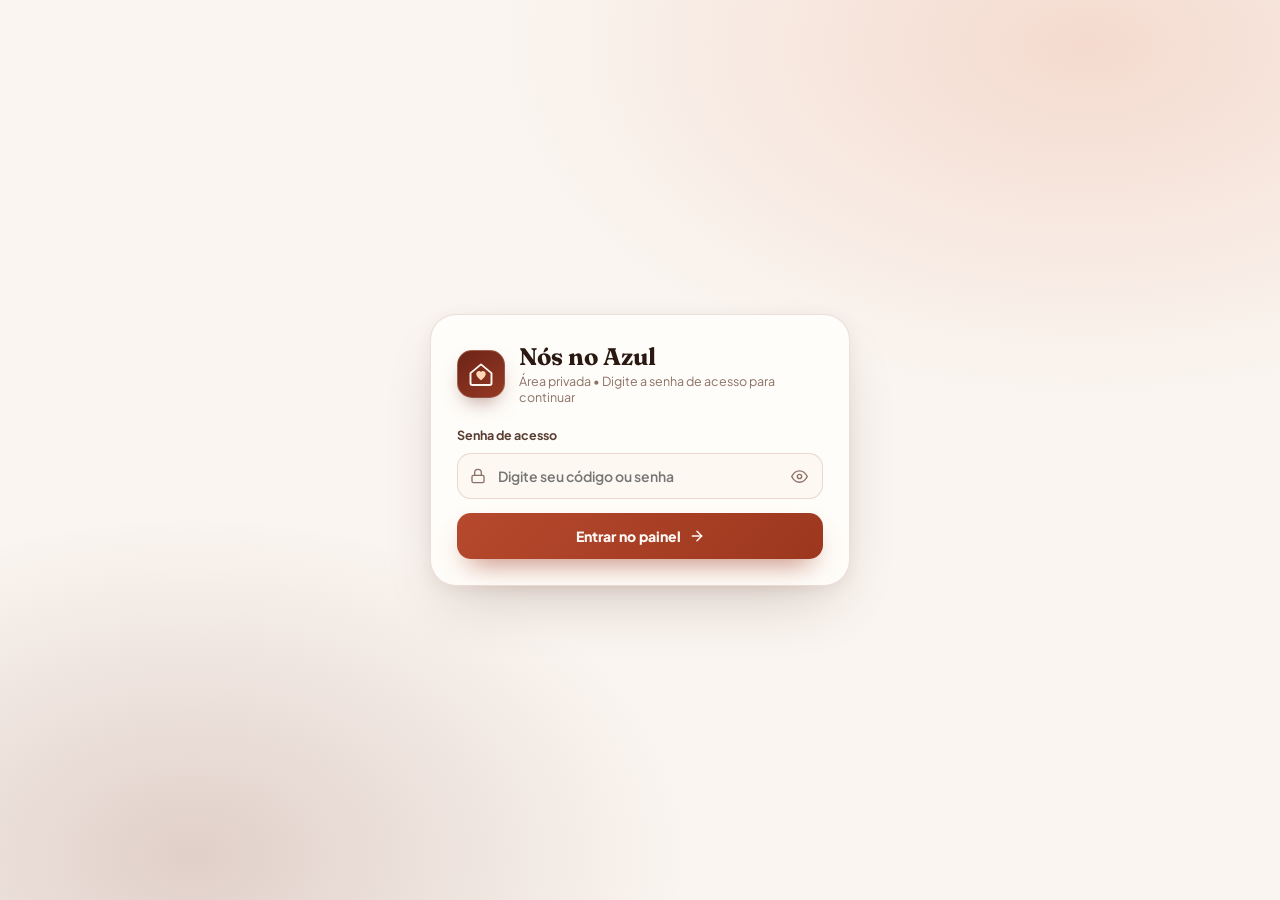
==== commit 6fe54743: "fix: preserve pairing hash on iPhone PWA, separate Nos no Azul 2-tap, make mobile finance mirror rea" ====
--- a/financeiro.html
+++ b/financeiro.html
@@ -1,4 +1,4 @@
-<!doctype html>
+﻿<!doctype html>
 <html lang="pt-BR">
 <head>
   <meta charset="utf-8" />
@@ -12,12 +12,72 @@
     href="https://fonts.googleapis.com/css2?family=Fraunces:opsz,wght@9..144,600;9..144,700&family=Plus+Jakarta+Sans:wght@400;500;600;700;800&display=swap"
     rel="stylesheet"
   />
+  <link rel="manifest" href="./manifest-azul.json" />
   <link rel="stylesheet" href="./financeiro.css" />
 </head>
 <body>
   <canvas id="confettiCanvas"></canvas>
 
-  <div class="app-shell">
+  <!-- Access Password Gate -->
+  <section id="authGate" class="auth-gate" aria-label="Acesso protegido">
+    <div id="authCard" class="auth-card">
+      <div class="auth-brand">
+        <div class="brand-logo" aria-hidden="true">
+          <svg width="28" height="28" viewBox="0 0 32 32" fill="none">
+            <path
+              d="M4 15L16 5L28 15V26.5C28 27.6 27.1 28.5 26 28.5H6C4.9 28.5 4 27.6 4 26.5V15Z"
+              stroke="#FFF6F0"
+              stroke-width="2.2"
+              stroke-linejoin="round"
+            />
+            <path
+              d="M16 23.2C16 23.2 10.6 19.6 10.6 15.8C10.6 13.9 12.1 12.5 13.9 12.5C14.9 12.5 15.6 13 16 13.7C16.4 13 17.1 12.5 18.1 12.5C19.9 12.5 21.4 13.9 21.4 15.8C21.4 19.6 16 23.2 16 23.2Z"
+              fill="#FFD6B8"
+            />
+          </svg>
+        </div>
+        <div>
+          <h2 class="auth-title">Nós no Azul</h2>
+          <p class="auth-subtitle">Área privada • Digite a senha de acesso para continuar</p>
+        </div>
+      </div>
+
+      <form id="authForm" class="auth-form">
+        <label for="authPasswordInput" class="auth-label">Senha de acesso</label>
+        <div class="auth-input-wrap">
+          <span class="auth-lock-ico" aria-hidden="true">
+            <svg viewBox="0 0 24 24" fill="none" stroke="currentColor" stroke-width="2" stroke-linecap="round" stroke-linejoin="round"><rect x="3" y="11" width="18" height="11" rx="2"/><path d="M7 11V7a5 5 0 0 1 10 0v4"/></svg>
+          </span>
+          <input
+            type="password"
+            id="authPasswordInput"
+            class="auth-input"
+            placeholder="Digite seu código ou senha"
+            autocomplete="current-password"
+            required
+          />
+          <button
+            type="button"
+            id="authToggleEye"
+            class="auth-eye-btn"
+            aria-label="Mostrar ou ocultar senha"
+            title="Mostrar/ocultar senha"
+          >
+            <svg id="authEyeOpen" viewBox="0 0 24 24" fill="none" stroke="currentColor" stroke-width="2" stroke-linecap="round" stroke-linejoin="round"><path d="M1 12s4-8 11-8 11 8 11 8-4 8-11 8-11-8-11-8z"/><circle cx="12" cy="12" r="3"/></svg>
+          </button>
+        </div>
+
+        <p id="authError" class="auth-error hidden" role="alert"></p>
+
+        <button type="submit" id="authSubmitBtn" class="auth-submit-btn">
+          <span>Entrar no painel</span>
+          <svg viewBox="0 0 24 24" fill="none" stroke="currentColor" stroke-width="2.2" stroke-linecap="round" stroke-linejoin="round"><line x1="5" y1="12" x2="19" y2="12"/><polyline points="12 5 19 12 12 19"/></svg>
+        </button>
+      </form>
+    </div>
+  </section>
+
+  <div class="app-shell auth-locked">
     <!-- Left Terracotta Sidebar -->
     <aside id="sidebar" class="sidebar">
       <div class="brand-box">
@@ -37,7 +97,7 @@
         </div>
         <div>
           <div id="brandTitle" class="brand-name">Nós no Azul</div>
-          <div class="brand-sub">Finanças a dois • Drakars</div>
+          <div class="brand-sub">Finanças a dois</div>
         </div>
       </div>
 
@@ -87,6 +147,10 @@
           <span id="syncDot" class="sync-dot"></span>
           <span id="syncText">Conectando...</span>
         </div>
+        <button type="button" id="lockAppBtn" class="lock-btn" title="Bloquear e sair da sessão">
+          <span class="svg-ico" style="width:14px;height:14px"><svg viewBox="0 0 24 24" fill="none" stroke="currentColor" stroke-width="2" stroke-linecap="round" stroke-linejoin="round"><rect x="3" y="11" width="18" height="11" rx="2"/><path d="M7 11V7a5 5 0 0 1 10 0v4"/></svg></span>
+          <span>Bloquear</span>
+        </button>
       </div>
     </aside>
 
--- a/financeiro.css
+++ b/financeiro.css
@@ -1354,3 +1354,228 @@
   .hero-wallets-grid, .middle-grid, .bottom-grid, .grid-2, .grid-3 { grid-template-columns: 1fr; }
   .main-area { padding: 16px 14px 86px; }
 }
+
+/* Access Password Gate */
+.app-shell.auth-locked {
+  display: none !important;
+}
+
+.auth-gate {
+  position: fixed;
+  inset: 0;
+  z-index: 90;
+  display: flex;
+  align-items: center;
+  justify-content: center;
+  padding: 20px;
+  background:
+    radial-gradient(900px 540px at 85% 5%, rgba(222, 112, 75, 0.2), transparent 65%),
+    radial-gradient(760px 520px at 15% 95%, rgba(109, 36, 22, 0.18), transparent 65%),
+    var(--bg-cream);
+}
+
+.auth-gate.hidden {
+  display: none !important;
+}
+
+.auth-card {
+  width: 100%;
+  max-width: 420px;
+  background: var(--bg-card);
+  border: 1px solid rgba(138, 66, 44, 0.16);
+  border-radius: 26px;
+  padding: 28px 26px 26px;
+  box-shadow: 0 28px 64px -22px rgba(72, 28, 14, 0.24), 0 4px 18px rgba(72, 28, 14, 0.06);
+  animation: authCardIn 320ms var(--spring);
+}
+
+@keyframes authCardIn {
+  from {
+    opacity: 0;
+    transform: translateY(14px) scale(0.97);
+  }
+  to {
+    opacity: 1;
+    transform: translateY(0) scale(1);
+  }
+}
+
+.auth-card.auth-shake {
+  animation: authShake 380ms ease-in-out;
+}
+
+@keyframes authShake {
+  0%, 100% { transform: translateX(0); }
+  20% { transform: translateX(-8px); }
+  45% { transform: translateX(8px); }
+  70% { transform: translateX(-5px); }
+  85% { transform: translateX(4px); }
+}
+
+.auth-brand {
+  display: flex;
+  align-items: center;
+  gap: 14px;
+  margin-bottom: 22px;
+}
+
+.auth-brand .brand-logo {
+  width: 48px;
+  height: 48px;
+  border-radius: 15px;
+  background: linear-gradient(145deg, var(--sidebar-top), var(--sidebar-bot));
+  display: grid;
+  place-items: center;
+  flex-shrink: 0;
+  box-shadow: 0 10px 22px -10px rgba(109, 36, 22, 0.65);
+}
+
+.auth-title {
+  font-family: 'Fraunces', Georgia, serif;
+  font-size: 24px;
+  font-weight: 700;
+  color: var(--ink);
+  line-height: 1.15;
+}
+
+.auth-subtitle {
+  font-size: 12.5px;
+  color: var(--muted);
+  margin-top: 3px;
+}
+
+.auth-form {
+  display: flex;
+  flex-direction: column;
+  gap: 10px;
+}
+
+.auth-label {
+  font-size: 12.5px;
+  font-weight: 700;
+  color: var(--ink-soft);
+}
+
+.auth-input-wrap {
+  position: relative;
+  display: flex;
+  align-items: center;
+}
+
+.auth-lock-ico {
+  position: absolute;
+  left: 13px;
+  width: 16px;
+  height: 16px;
+  color: var(--muted);
+  display: inline-flex;
+  pointer-events: none;
+}
+
+.auth-lock-ico svg {
+  width: 16px;
+  height: 16px;
+}
+
+.auth-input {
+  width: 100%;
+  height: 46px;
+  padding: 0 44px 0 40px;
+  border-radius: 14px;
+  border: 1.5px solid rgba(138, 66, 44, 0.18);
+  background: var(--bg-card-soft);
+  font-size: 14px;
+  font-weight: 600;
+  color: var(--ink);
+  outline: none;
+  transition: border-color 180ms ease, box-shadow 180ms ease, background 180ms ease;
+}
+
+.auth-input:focus {
+  border-color: var(--terracotta);
+  background: #ffffff;
+  box-shadow: 0 0 0 3px rgba(182, 73, 45, 0.14);
+}
+
+.auth-eye-btn {
+  position: absolute;
+  right: 8px;
+  width: 32px;
+  height: 32px;
+  border-radius: 10px;
+  display: grid;
+  place-items: center;
+  color: var(--muted);
+}
+
+.auth-eye-btn:hover {
+  background: rgba(138, 66, 44, 0.08);
+  color: var(--ink);
+}
+
+.auth-eye-btn svg {
+  width: 17px;
+  height: 17px;
+}
+
+.auth-error {
+  font-size: 12.5px;
+  font-weight: 700;
+  color: var(--red);
+  background: var(--red-bg);
+  border-radius: 10px;
+  padding: 8px 12px;
+}
+
+.auth-error.hidden {
+  display: none;
+}
+
+.auth-submit-btn {
+  margin-top: 4px;
+  height: 46px;
+  border-radius: 14px;
+  background: linear-gradient(135deg, var(--terracotta), var(--terracotta-strong));
+  color: #fff9f5;
+  font-size: 14px;
+  font-weight: 800;
+  display: flex;
+  align-items: center;
+  justify-content: center;
+  gap: 8px;
+  box-shadow: 0 14px 28px -12px rgba(156, 55, 30, 0.72);
+}
+
+.auth-submit-btn:hover {
+  filter: brightness(1.04);
+}
+
+.auth-submit-btn:disabled {
+  opacity: 0.65;
+  cursor: wait;
+}
+
+.auth-submit-btn svg {
+  width: 16px;
+  height: 16px;
+}
+
+.lock-btn {
+  margin-top: 8px;
+  width: 100%;
+  padding: 8px 12px;
+  border-radius: 12px;
+  background: rgba(255, 246, 240, 0.1);
+  border: 1px solid rgba(255, 246, 240, 0.14);
+  color: #ffece0;
+  font-size: 12px;
+  font-weight: 700;
+  display: flex;
+  align-items: center;
+  justify-content: center;
+  gap: 6px;
+}
+
+.lock-btn:hover {
+  background: rgba(255, 246, 240, 0.18);
+}
